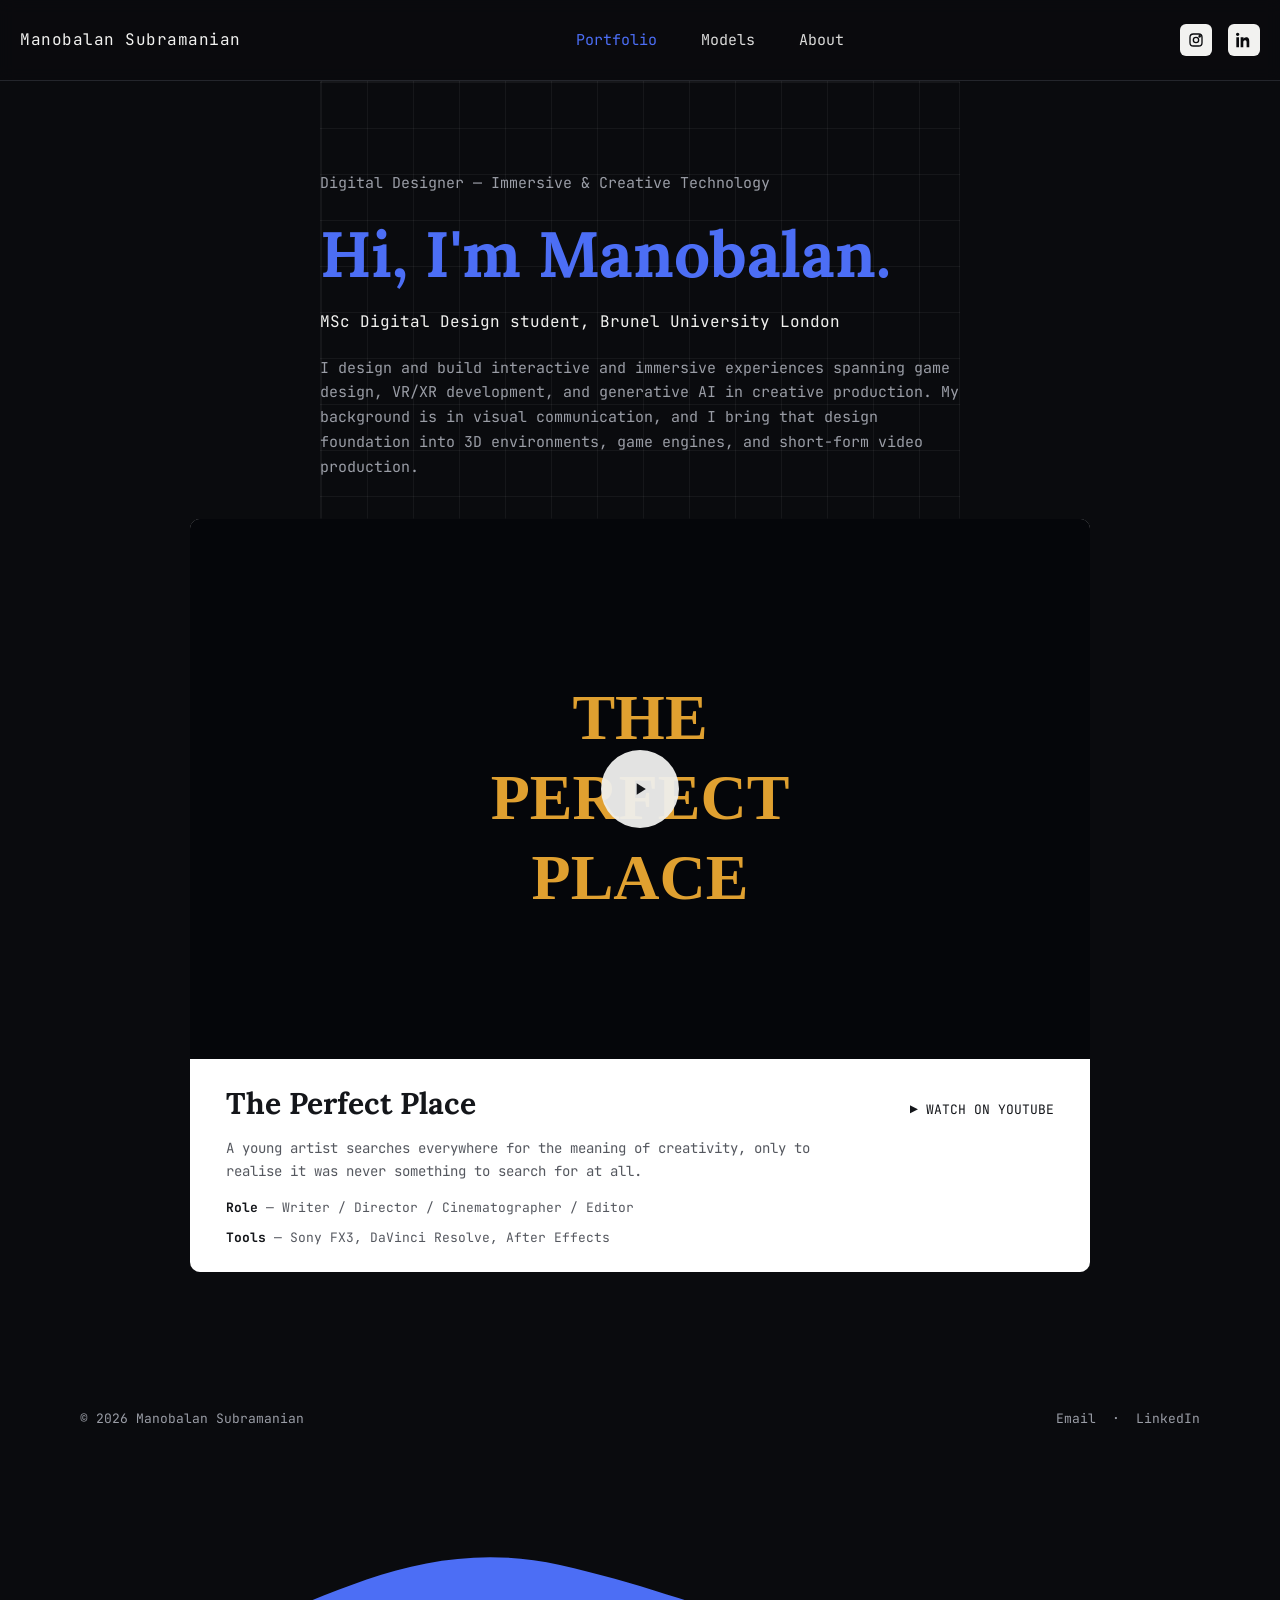
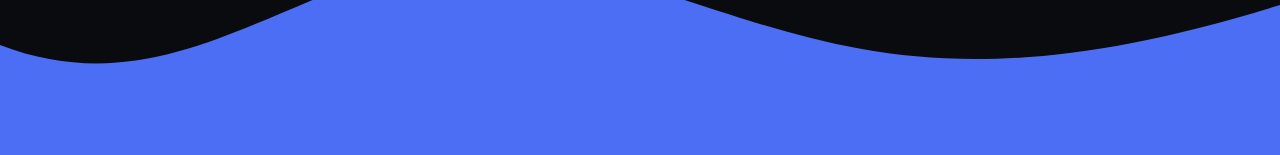
==== index.html @ eebc0d76 "Initial portfolio website" ====
<!DOCTYPE html>
<html lang="en">
<head>
<meta charset="UTF-8">
<meta name="viewport" content="width=device-width, initial-scale=1.0">
<title>Manobalan Subramanian — Immersive VR Development &amp; Generative AI Artist</title>
<link rel="preconnect" href="https://fonts.googleapis.com">
<link href="https://fonts.googleapis.com/css2?family=Lora:wght@600;700&family=JetBrains+Mono:wght@400;500;700&display=swap" rel="stylesheet">
<link rel="stylesheet" href="style.css">
</head>
<body>

<!-- ================= HOME ================= -->
<div class="home" id="home">

  <header>
    <div class="wrap bar">
      <div class="name">Manobalan Subramanian</div>
      <nav>
        <a href="index.html#portfolio" class="active">Portfolio</a>
        <a href="models.html">Models</a>
        <a href="about.html">About</a>
      </nav>
      <div class="socials">
        <a href="#" aria-label="Instagram">
          <svg width="16" height="16" viewBox="0 0 24 24" fill="none" stroke="currentColor" stroke-width="2"><rect x="3" y="3" width="18" height="18" rx="5"/><circle cx="12" cy="12" r="4"/><circle cx="17.5" cy="6.5" r="1"/></svg>
        </a>
        <a href="#" aria-label="LinkedIn">
          <svg width="16" height="16" viewBox="0 0 24 24" fill="currentColor"><path d="M4.98 3.5C4.98 4.88 3.87 6 2.5 6S0 4.88 0 3.5 1.12 1 2.5 1s2.48 1.12 2.48 2.5zM.5 8h4V23h-4V8zm7 0h3.8v2.1h.05c.53-1 1.83-2.1 3.77-2.1 4.03 0 4.78 2.65 4.78 6.1V23h-4v-6.9c0-1.65-.03-3.77-2.3-3.77-2.3 0-2.65 1.8-2.65 3.65V23h-4V8z"/></svg>
        </a>
      </div>
    </div>
  </header>

  <div class="wrap hero-grid-area">
    <div class="grid-box"></div>
    <div class="home-inner">
    <div class="eyebrow">Digital Designer — Immersive &amp; Creative Technology</div>
    <div class="hero-title">Hi, I'm Manobalan.</div>
    <div class="hero-sub">MSc Digital Design student, Brunel University London</div>
    <p class="hero-bio">
      I design and build interactive and immersive experiences spanning game design, VR/XR development, and
      generative AI in creative production. My background is in visual communication, and I bring that design
      foundation into 3D environments, game engines, and short-form video production.
    </p>
    </div>
  </div>

  <div class="wrap portfolio-section" id="portfolio">
    <div class="project-card">
      <div class="project-video" onclick="playVideo(this)">
        <img class="thumb" src="data:image/svg+xml;utf8,%3Csvg xmlns='http://www.w3.org/2000/svg' viewBox='0 0 900 540'%3E%3Crect width='900' height='540' fill='%2305060A'/%3E%3Ctext x='450' y='220' font-family='Georgia, serif' font-weight='bold' font-size='64' fill='%23E0A030' text-anchor='middle'%3ETHE%3C/text%3E%3Ctext x='450' y='300' font-family='Georgia, serif' font-weight='bold' font-size='64' fill='%23E0A030' text-anchor='middle'%3EPERFECT%3C/text%3E%3Ctext x='450' y='380' font-family='Georgia, serif' font-weight='bold' font-size='64' fill='%23E0A030' text-anchor='middle'%3EPLACE%3C/text%3E%3C/svg%3E" alt="The Perfect Place — title card">
        <div class="play-btn">
          <svg width="20" height="20" viewBox="0 0 24 24" fill="#14161A"><path d="M8 5v14l11-7z"/></svg>
        </div>
        <iframe data-src="" title="The Perfect Place" allow="accelerometer; autoplay; clipboard-write; encrypted-media; gyroscope; picture-in-picture; web-share" allowfullscreen></iframe>
      </div>
      <div class="project-info">
        <div class="row-top">
          <div class="project-title">The Perfect Place</div>
          <a class="watch-link" id="watch-link" href="#" target="_blank" rel="noopener noreferrer">▶ WATCH ON YOUTUBE</a>
        </div>
        <p class="project-logline">A young artist searches everywhere for the meaning of creativity, only to realise it was never something to search for at all.</p>
        <div class="project-meta">
          <div><b>Role</b> — Writer / Director / Cinematographer / Editor</div>
          <div><b>Tools</b> — Sony FX3, DaVinci Resolve, After Effects</div>
        </div>
      </div>
    </div>
  </div>

  <div class="home-bottom">
    <footer class="site-footer home-footer">
      <div class="wrap bar">
        <div>© 2026 Manobalan Subramanian</div>
        <div><a href="mailto:you@example.com">Email</a> &nbsp;·&nbsp; <a href="#">LinkedIn</a></div>
      </div>
    </footer>

    <div class="wave-wrap">
      <svg viewBox="0 0 1600 300" preserveAspectRatio="none" style="width:100%; height:300px; display:block;">
        <path d="M0,190 C260,270 420,60 700,110 C980,160 1120,270 1600,150 L1600,300 L0,300 Z" fill="#4C6EF5"/>
      </svg>
    </div>
  </div>
</div>

<script>
  const YOUTUBE_VIDEO_ID = 'B2YJGTCLUYE';

  const embedUrl = 'https://www.youtube.com/embed/' + YOUTUBE_VIDEO_ID + '?autoplay=1';
  const watchUrl = 'https://www.youtube.com/watch?v=' + YOUTUBE_VIDEO_ID;

  document.querySelector('.project-video iframe').dataset.src = embedUrl;
  document.getElementById('watch-link').href = watchUrl;

  function playVideo(container) {
    const iframe = container.querySelector('iframe');
    const thumb = container.querySelector('.thumb');
    const btn = container.querySelector('.play-btn');
    iframe.src = iframe.dataset.src;
    iframe.style.display = 'block';
    thumb.style.display = 'none';
    btn.style.display = 'none';
  }
</script>

</body>
</html>
---- style.css ----
:root {
  --bg: #0A0B0E;
  --panel: #FFFFFF;
  --line: #24262C;
  --ink: #F2F2F0;
  --dark-ink: #14161A;
  --muted: #9A9DA6;
  --blue: #4C6EF5;
  --serif: 'Lora', serif;
  --mono: 'JetBrains Mono', monospace;
}
* { margin: 0; padding: 0; box-sizing: border-box; }
html { scroll-behavior: smooth; overflow-x: hidden; width: 100%; }
body {
  background: var(--bg); color: var(--ink); font-family: var(--mono);
  line-height: 1.65; overflow-x: hidden; width: 100%; position: relative;
}
a { color: inherit; text-decoration: none; }
.wrap { max-width: 1240px; margin: 0 auto; padding: 0 60px; }

/* bounded grid texture — sits behind specific content blocks only, not the whole page */
.grid-box {
  position: absolute; z-index: 0;
  border: 1px solid rgba(255,255,255,0.05);
  background-image:
    linear-gradient(to right, rgba(255,255,255,0.05) 1px, transparent 1px),
    linear-gradient(to bottom, rgba(255,255,255,0.05) 1px, transparent 1px);
  background-size: 46px 46px;
  background-position: 0 0;
  pointer-events: none;
}
.home .hero-grid-area {
  position: relative;
  z-index: 3;
  flex: 1;
  display: flex;
  flex-direction: column;
  padding: 90px 0 0;
}
.home .hero-grid-area .grid-box {
  inset: 0;
  height: auto;
  border-top: 1px solid rgba(255,255,255,0.05);
  border-left: 1px solid rgba(255,255,255,0.05);
  border-right: 1px solid rgba(255,255,255,0.05);
  border-bottom: none;
  clip-path: inset(0 0 1px 0);
}
.about-page .grid-box { top: 170px; left: 80px; right: 100px; height: 1180px; }

/* ---------------- HEADER ---------------- */
header {
  position: sticky; top: 0; z-index: 50;
  background: rgba(10,11,14,0.9); backdrop-filter: blur(8px);
  border-bottom: 1px solid var(--line);
}
header .bar { display: flex; justify-content: space-between; align-items: center; padding: 24px 0; }
header .name { font-family: var(--mono); font-size: 16px; letter-spacing: 0.5px; color: var(--ink); }
header nav { display: flex; gap: 44px; }
header nav a { font-family: var(--mono); font-size: 15px; color: var(--ink); opacity: 0.9; }
header nav a:hover { color: var(--blue); opacity: 1; }
header nav a.active { color: var(--blue); opacity: 1; }
header .socials { display: flex; gap: 16px; flex-shrink: 0; }
header .socials a {
  width: 32px; height: 32px; border-radius: 6px; background: var(--ink);
  display: flex; align-items: center; justify-content: center; color: var(--bg);
}

/* ---------------- HOME / HERO ---------------- */
.home { position: relative; overflow: hidden; min-height: 100vh; display: flex; flex-direction: column; }
.models-page { display: flex; flex-direction: column; min-height: 100vh; }
.models-page .page-content { flex: 1; }
.home-inner { position: relative; z-index: 3; max-width: 760px; margin: 0 auto; padding-bottom: 40px; }
.page-content { padding: 120px 0; }
.eyebrow { font-size: 15px; color: var(--muted); margin-bottom: 22px; }
.hero-title {
  font-family: var(--serif); font-weight: 700; font-size: clamp(40px, 5.2vw, 64px);
  color: var(--blue); line-height: 1.15;
}
.hero-sub { font-size: 16px; color: var(--ink); margin-top: 18px; }
.hero-bio { font-size: 15px; color: var(--muted); max-width: 640px; margin-top: 20px; }

.wave-wrap { position: absolute; left: 0; right: 0; bottom: -10px; z-index: 1; }
.home-bottom { position: relative; z-index: 4; margin-top: auto; }
.home-bottom .wave-wrap { position: relative; left: 0; right: 0; bottom: auto; line-height: 0; }
.home .home-footer { border-top: none; }

.portfolio-label {
  position: relative; z-index: 4;
  font-family: var(--serif); font-weight: 700; font-size: 34px; color: var(--ink);
  padding: 0 0 30px;
}

/* ---------------- PORTFOLIO CARD ---------------- */
.portfolio-section { position: relative; z-index: 4; padding: 0 0 110px; display: flex; justify-content: center; }
.project-card {
  background: var(--panel); border-radius: 10px; overflow: hidden; max-width: 900px; width: 100%;
}
.project-video { position: relative; width: 100%; padding-top: 60%; background: #05060A; cursor: pointer; }
.project-video img.thumb { position: absolute; inset: 0; width: 100%; height: 100%; object-fit: cover; }
.project-video iframe { position: absolute; inset: 0; width: 100%; height: 100%; border: 0; display: none; }
.play-btn {
  position: absolute; top: 50%; left: 50%; transform: translate(-50%, -50%);
  width: 78px; height: 78px; border-radius: 50%; background: rgba(240,240,238,0.95);
  display: flex; align-items: center; justify-content: center; transition: transform 0.2s;
}
.project-video:hover .play-btn { transform: translate(-50%, -50%) scale(1.05); }

.project-info { padding: 20px 36px 24px; color: var(--dark-ink); }
.row-top { display: flex; justify-content: space-between; align-items: baseline; flex-wrap: wrap; gap: 10px; }
.project-title { font-family: var(--serif); font-weight: 700; font-size: 30px; color: var(--dark-ink); }
.watch-link { font-family: var(--mono); font-size: 13px; color: var(--dark-ink); }
.watch-link:hover { color: var(--blue); }
.project-logline { font-size: 14px; color: #55585F; margin-top: 8px; max-width: 640px; }
.project-meta { display: flex; flex-wrap: wrap; gap: 8px 40px; margin-top: 14px; font-size: 13px; color: #55585F; }
.project-meta b { color: var(--dark-ink); }

footer.site-footer {
  position: relative; z-index: 4;
  padding: 26px 0; border-top: 1px solid var(--line);
}
footer.site-footer.about-footer { z-index: 4; }
footer.site-footer .bar {
  display: flex; justify-content: space-between; align-items: center; flex-wrap: wrap; gap: 10px;
  font-size: 13px; color: var(--muted);
}
footer.site-footer a { color: var(--muted); }
footer.site-footer a:hover { color: var(--ink); }

/* ---------------- ABOUT PAGE ---------------- */
.about-page { position: relative; overflow: hidden; min-height: 100vh; }
.about-inner { position: relative; z-index: 4; padding: 90px 0 60px; max-width: 900px; }
.about-hi { font-size: 22px; color: var(--muted); margin-bottom: 18px; }
.about-statement {
  font-family: var(--mono); font-weight: 700; font-size: clamp(24px, 2.6vw, 32px);
  color: var(--blue); line-height: 1.55;
}
.about-bio { font-size: 15px; color: var(--muted); max-width: 700px; margin-top: 26px; }

.software { margin-top: 50px; }
.software h3 { font-size: 22px; color: var(--muted); margin-bottom: 18px; font-weight: 400; }
.software ul { list-style: none; }
.software li { font-size: 15px; color: var(--ink); padding: 6px 0; padding-left: 18px; position: relative; }
.software li::before {
  content: ""; position: absolute; left: 0; top: 13px; width: 6px; height: 6px; border-radius: 50%;
  background: var(--ink);
}

@media (max-width: 1100px) {
  .wrap { padding: 0 40px; }
  .about-page .grid-box { left: 40px; right: 40px; }
}

@media (max-width: 900px) {
  .wrap { padding: 0 24px; }
  header .bar { padding: 18px 0; gap: 12px; }
  header nav { gap: 24px; }
  header nav a { font-size: 14px; }
  .hero-grid-area { padding: 60px 0 0; }
  .about-inner { padding: 60px 0 40px; }
  .page-content { padding: 80px 0; }
  .portfolio-section { padding: 0 0 60px; }
  .portfolio-label { font-size: 28px; }
}

@media (max-width: 600px) {
  .wrap { padding: 0 16px; }
  header .bar { flex-wrap: wrap; }
  header nav { gap: 16px; width: 100%; justify-content: center; }
  header .name { font-size: 14px; }
  .project-info { padding: 18px 20px 20px; }
  .project-title { font-size: 24px; }
  .wave-wrap svg { height: 180px !important; }
}
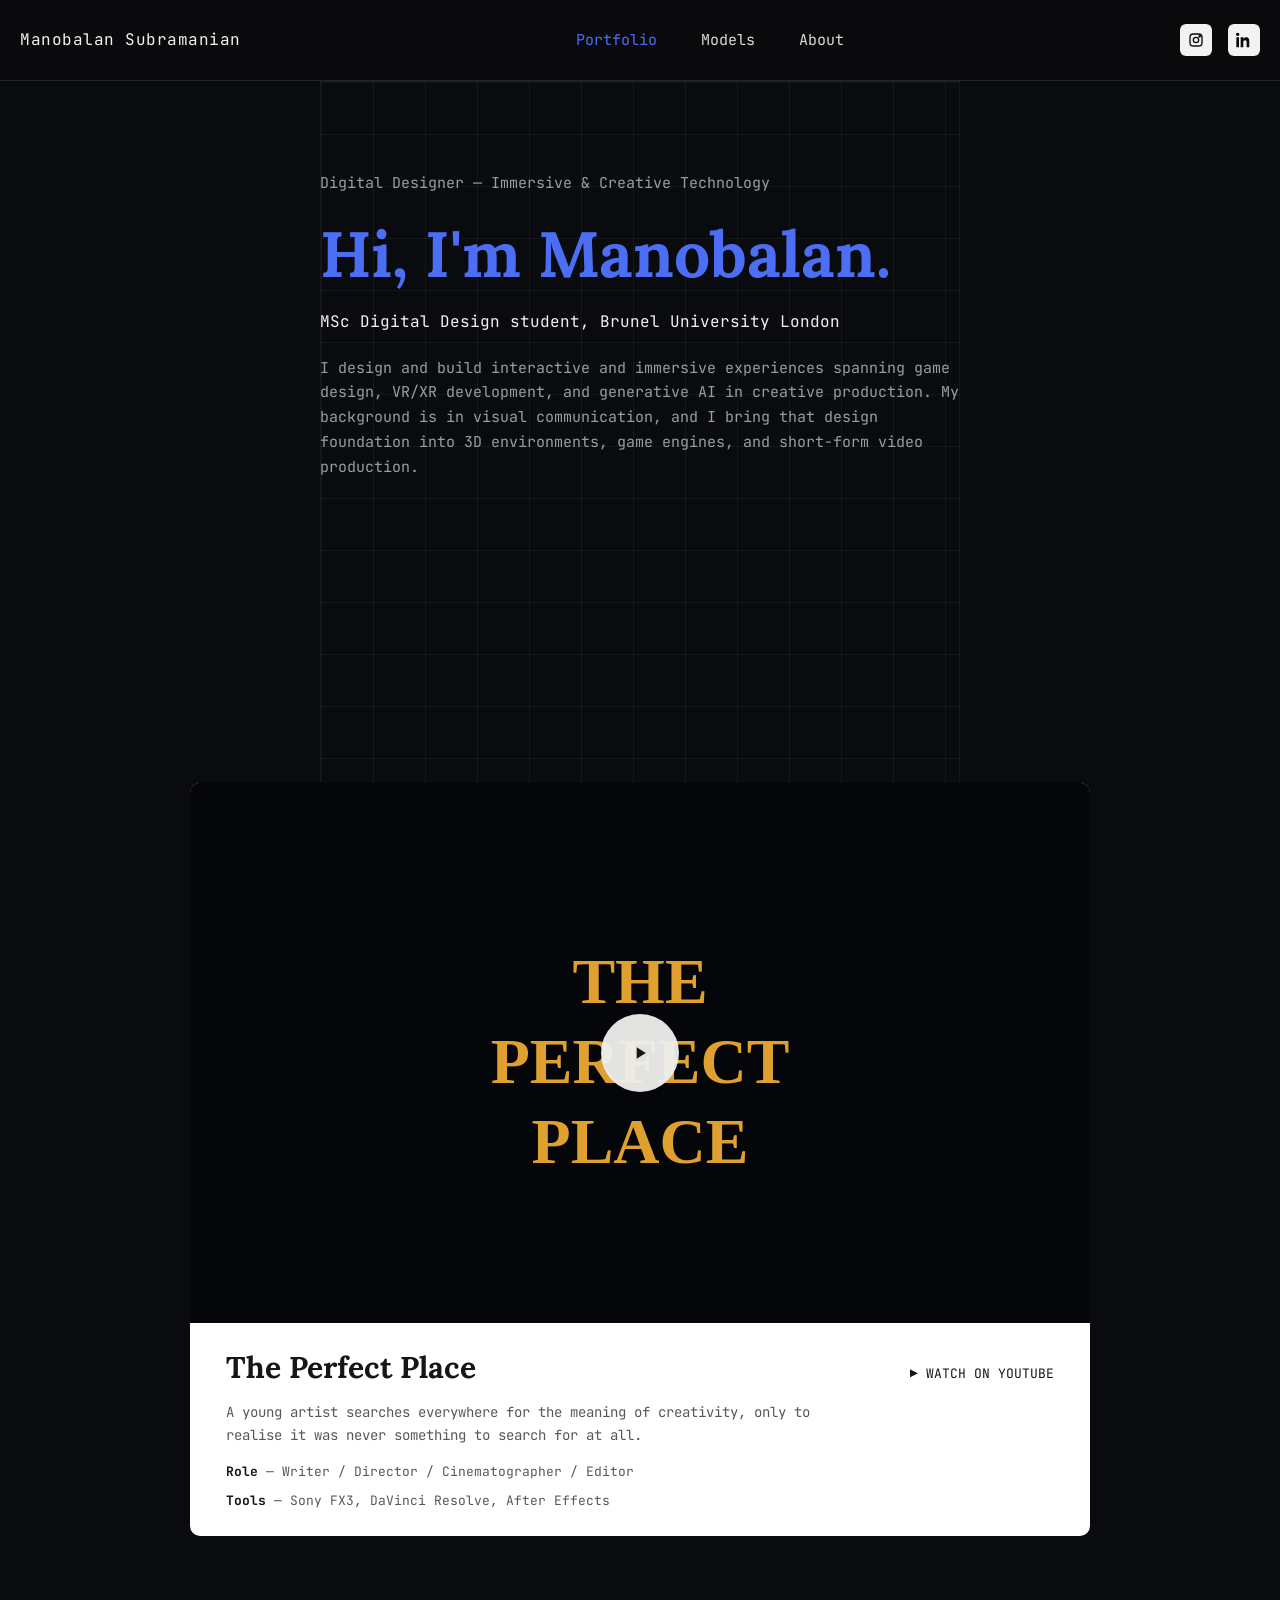
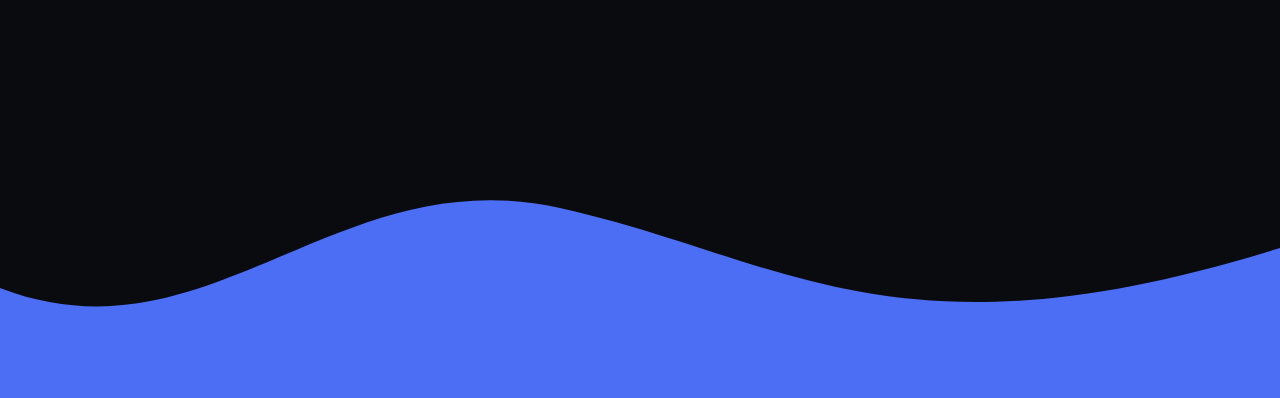
==== commit 9701548a: "Update portfolio" ====
--- a/index.html
+++ b/index.html
@@ -71,10 +71,7 @@
 
   <div class="home-bottom">
     <footer class="site-footer home-footer">
-      <div class="wrap bar">
-        <div>© 2026 Manobalan Subramanian</div>
-        <div><a href="mailto:you@example.com">Email</a> &nbsp;·&nbsp; <a href="#">LinkedIn</a></div>
-      </div>
+      <div class="wrap bar"></div>
     </footer>
 
     <div class="wave-wrap">
--- a/style.css
+++ b/style.css
@@ -36,6 +36,7 @@
   display: flex;
   flex-direction: column;
   padding: 90px 0 0;
+  min-height: 78vh;
 }
 .home .hero-grid-area .grid-box {
   inset: 0;
@@ -45,6 +46,7 @@
   border-right: 1px solid rgba(255,255,255,0.05);
   border-bottom: none;
   clip-path: inset(0 0 1px 0);
+  background-size: 52px 52px;
 }
 .about-page .grid-box { top: 170px; left: 80px; right: 100px; height: 1180px; }
 
@@ -156,7 +158,7 @@
   header .bar { padding: 18px 0; gap: 12px; }
   header nav { gap: 24px; }
   header nav a { font-size: 14px; }
-  .hero-grid-area { padding: 60px 0 0; }
+  .hero-grid-area { padding: 60px 0 0; min-height: 68vh; }
   .about-inner { padding: 60px 0 40px; }
   .page-content { padding: 80px 0; }
   .portfolio-section { padding: 0 0 60px; }
